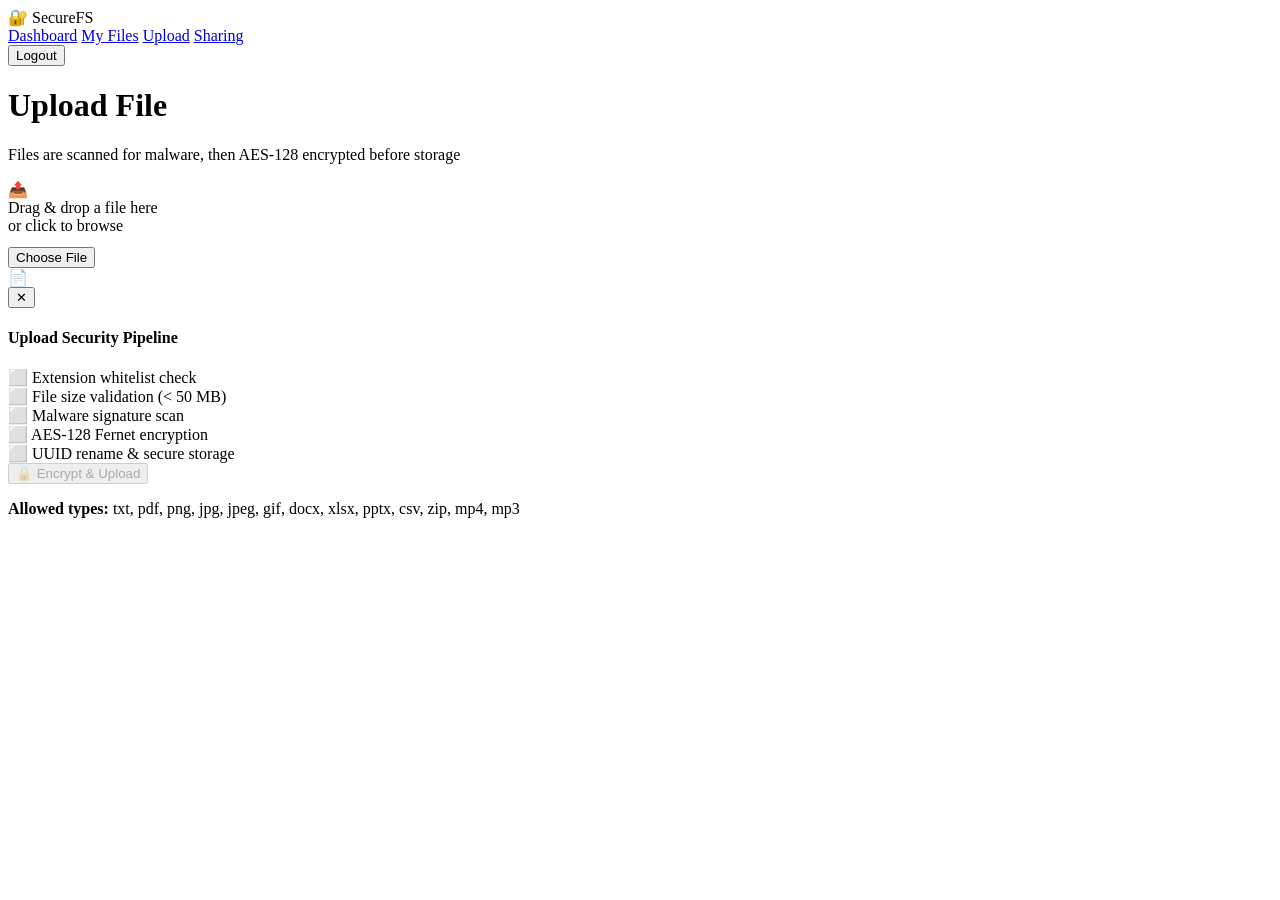
==== frontend/upload.html @ dd15e30a "added upload file" ====
<!DOCTYPE html>
<html lang="en">
<head>
<meta charset="UTF-8">
<meta name="viewport" content="width=device-width, initial-scale=1.0">
<title>Upload — SecureFS</title>
<link rel="stylesheet" href="css/style.css">
</head>
<body>

<nav class="appnav">
  <div class="nav-brand">🔐 SecureFS</div>
  <div class="nav-links">
    <a href="dashboard.html" class="nl">Dashboard</a>
    <a href="files.html"     class="nl">My Files</a>
    <a href="upload.html"    class="nl active">Upload</a>
    <a href="share.html"     class="nl">Sharing</a>
  </div>
  <div class="nav-right">
    <span class="nav-user" id="navUser"></span>
    <button onclick="logout()" class="btn btn-ghost btn-sm">Logout</button>
  </div>
</nav>

<main class="appmain">
  <div class="pg-head">
    <div>
      <h1>Upload File</h1>
      <p>Files are scanned for malware, then AES-128 encrypted before storage</p>
    </div>
  </div>

  <div class="upload-card">

    <!-- Drop zone -->
    <div class="dropzone" id="dz"
         onclick="document.getElementById('fi').click()"
         ondragover="onDragOver(event)"
         ondragleave="onDragLeave(event)"
         ondrop="onDrop(event)">
      <div class="dz-icon">📤</div>
      <div class="dz-text">Drag &amp; drop a file here</div>
      <div class="dz-sub">or click to browse</div>
      <input type="file" id="fi" style="display:none" onchange="onPick(event)">
      <button type="button" class="btn btn-outline" style="margin-top:.75rem"
              onclick="event.stopPropagation();document.getElementById('fi').click()">
        Choose File
      </button>
    </div>

    <!-- Preview -->
    <div class="preview hidden" id="prev">
      <span class="prev-icon" id="prevIcon">📄</span>
      <div class="prev-info">
        <div class="prev-name" id="prevName"></div>
        <div class="prev-size" id="prevSize"></div>
      </div>
      <button class="btn btn-danger btn-sm" onclick="clearFile()">✕</button>
    </div>

    <!-- Security checklist (animated during upload) -->
    <div class="checklist">
      <h4>Upload Security Pipeline</h4>
      <div class="chk" id="c1">⬜ Extension whitelist check</div>
      <div class="chk" id="c2">⬜ File size validation (&lt; 50 MB)</div>
      <div class="chk" id="c3">⬜ Malware signature scan</div>
      <div class="chk" id="c4">⬜ AES-128 Fernet encryption</div>
      <div class="chk" id="c5">⬜ UUID rename &amp; secure storage</div>
    </div>

    <div class="msg" id="umsg"></div>
    <button class="btn btn-primary btn-full" id="ubtn" onclick="doUpload()" disabled>
      🔒 Encrypt &amp; Upload
    </button>
  </div>

  <p class="allowed">
    <strong>Allowed types:</strong>
    txt, pdf, png, jpg, jpeg, gif, docx, xlsx, pptx, csv, zip, mp4, mp3
  </p>
</main>

<script src="js/main.js"></script>
<script>
let pickedFile = null;

// Auth check
(async () => {
  const me = await fetch('/api/me').then(r => r.json());
  if (!me.logged_in) { window.location.href = 'login.html'; return; }
  document.getElementById('navUser').textContent = me.username;
})();

function onDragOver(e)  { e.preventDefault(); document.getElementById('dz').classList.add('dragover'); }
function onDragLeave()  { document.getElementById('dz').classList.remove('dragover'); }
function onDrop(e)      { e.preventDefault(); onDragLeave(); setFile(e.dataTransfer.files[0]); }
function onPick(e)      { setFile(e.target.files[0]); }

function setFile(f) {
  if (!f) return;
  pickedFile = f;
  document.getElementById('prev').classList.remove('hidden');
  document.getElementById('prevIcon').textContent = fileIcon(f.type);
  document.getElementById('prevName').textContent = f.name;
  document.getElementById('prevSize').textContent = fmtBytes(f.size);
  document.getElementById('ubtn').disabled = false;
  resetChecks();
}

function clearFile() {
  pickedFile = null;
  document.getElementById('prev').classList.add('hidden');
  document.getElementById('ubtn').disabled = true;
  document.getElementById('fi').value = '';
  resetChecks();
}

function resetChecks() {
  ['c1','c2','c3','c4','c5'].forEach(id => {
    const el = document.getElementById(id);
    el.textContent = '⬜' + el.textContent.slice(1);
    el.className = 'chk';
  });
  const m = document.getElementById('umsg');
  m.className = 'msg'; m.textContent = '';
}

function tick(id, ok) {
  const el = document.getElementById(id);
  el.textContent = (ok ? '✅' : '❌') + el.textContent.slice(1);
  el.classList.add(ok ? 'done' : 'fail');
}

async function doUpload() {
  if (!pickedFile) return;
  const btn = document.getElementById('ubtn');
  const msg = document.getElementById('umsg');
  btn.disabled = true;
  btn.innerHTML = '<span class="spinner"></span> Processing...';
  resetChecks();

  // Animate first three checks (client-side validation steps)
  await delay(250); tick('c1', true);
  await delay(250); tick('c2', true);
  await delay(300); tick('c3', true);

  const fd = new FormData();
  fd.append('file', pickedFile);

  const res  = await fetch('/api/upload', { method: 'POST', body: fd });
  const data = await res.json();

  if (data.ok) {
    tick('c4', true);
    await delay(200);
    tick('c5', true);
    showMsg(msg, data.msg, 'ok');
    setTimeout(() => window.location.href = 'files.html', 1400);
  } else {
    tick('c4', false);
    showMsg(msg, data.msg, 'err');
    btn.disabled = false;
    btn.innerHTML = '🔒 Encrypt &amp; Upload';
  }
}
</script>
</body>
</html>
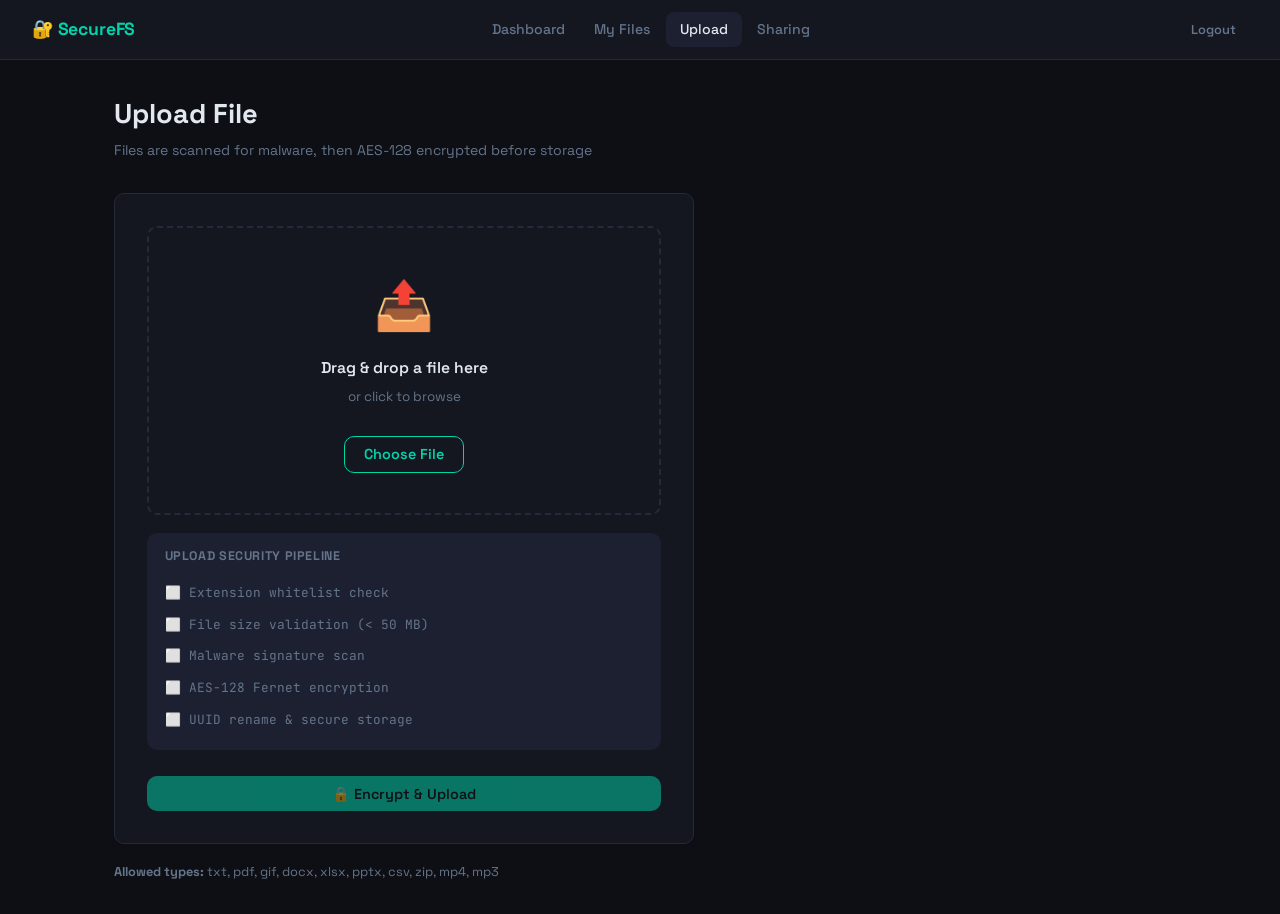
==== commit 698acac8: "Remove 'png' and 'jpg' from allowed file type extension" ====
--- a/frontend/upload.html
+++ b/frontend/upload.html
@@ -76,7 +76,7 @@
 
   <p class="allowed">
     <strong>Allowed types:</strong>
-    txt, pdf, png, jpg, jpeg, gif, docx, xlsx, pptx, csv, zip, mp4, mp3
+    txt, pdf, gif, docx, xlsx, pptx, csv, zip, mp4, mp3
   </p>
 </main>
 
--- a/frontend/css/style.css
+++ b/frontend/css/style.css
@@ -0,0 +1,224 @@
+/* ============================================================
+   SecureFS — Global Stylesheet (dark, monochrome + cyan accent)
+   ============================================================ */
+@import url('https://fonts.googleapis.com/css2?family=Space+Grotesk:wght@300;400;500;600;700&family=JetBrains+Mono:wght@400;600&display=swap');
+
+:root {
+  --bg:        #0d0f14;
+  --bg2:       #141720;
+  --bg3:       #1c2030;
+  --border:    #252a3a;
+  --text:      #e2e8f0;
+  --muted:     #64748b;
+  --accent:    #00d4aa;
+  --green:     #34d399;
+  --red:       #f87171;
+  --yellow:    #fbbf24;
+  --blue:      #60a5fa;
+  --radius:    10px;
+}
+
+*, *::before, *::after { box-sizing: border-box; margin: 0; padding: 0; }
+html { scroll-behavior: smooth; }
+body { font-family: 'Space Grotesk', sans-serif; background: var(--bg); color: var(--text); min-height: 100vh; font-size: 15px; line-height: 1.6; }
+a { color: var(--accent); text-decoration: none; }
+a:hover { text-decoration: underline; }
+code { font-family: 'JetBrains Mono', monospace; font-size: 0.85em; }
+
+/* ── Buttons ── */
+.btn { display: inline-flex; align-items: center; gap: 6px; padding: .55rem 1.2rem; border-radius: var(--radius); font-family: inherit; font-size: .9rem; font-weight: 600; cursor: pointer; border: none; transition: all .18s; text-decoration: none !important; }
+.btn:disabled { opacity: .5; cursor: not-allowed; }
+.btn-primary  { background: var(--accent); color: #0a0c0f; }
+.btn-primary:hover  { background: #00efbe; transform: translateY(-1px); box-shadow: 0 4px 16px rgba(0,212,170,.3); }
+.btn-outline  { background: transparent; border: 1.5px solid var(--accent); color: var(--accent); }
+.btn-outline:hover  { background: rgba(0,212,170,.08); }
+.btn-ghost    { background: transparent; color: var(--muted); }
+.btn-ghost:hover    { color: var(--text); }
+.btn-danger   { background: var(--red); color: #fff; }
+.btn-danger:hover   { background: #ef4444; }
+.btn-lg  { padding: .75rem 1.75rem; font-size: 1rem; }
+.btn-sm  { padding: .3rem .75rem; font-size: .8rem; }
+.btn-full { width: 100%; justify-content: center; margin-top: .5rem; }
+
+/* ── Spinner ── */
+.spinner { display: inline-block; width: 14px; height: 14px; border: 2px solid rgba(0,0,0,.25); border-top-color: #000; border-radius: 50%; animation: spin .7s linear infinite; vertical-align: middle; }
+@keyframes spin { to { transform: rotate(360deg); } }
+
+/* ── Navbar ── */
+.navbar, .appnav { display: flex; align-items: center; justify-content: space-between; padding: 0 2rem; height: 60px; background: var(--bg2); border-bottom: 1px solid var(--border); position: sticky; top: 0; z-index: 100; }
+.nav-brand { font-size: 1.1rem; font-weight: 700; color: var(--accent); letter-spacing: -.01em; }
+.nav-links  { display: flex; gap: .15rem; }
+.nl { padding: .4rem .85rem; border-radius: 8px; color: var(--muted); font-weight: 500; font-size: .88rem; transition: all .15s; }
+.nl:hover, .nl.active { color: var(--text); background: var(--bg3); text-decoration: none; }
+.nav-right  { display: flex; align-items: center; gap: .75rem; }
+.nav-user   { font-size: .82rem; color: var(--muted); }
+
+/* ── Hero / Landing ── */
+.hero { display: flex; align-items: center; justify-content: space-between; padding: 5rem 3rem; min-height: calc(100vh - 60px); gap: 3rem; position: relative; overflow: hidden; }
+.hero::before { content: ''; position: absolute; inset: 0; background: radial-gradient(ellipse at 65% 50%, rgba(0,212,170,.07) 0%, transparent 60%); pointer-events: none; }
+.hero-content { flex: 1; max-width: 540px; position: relative; }
+.hero-badge { display: inline-block; padding: .3rem .8rem; border-radius: 20px; background: rgba(0,212,170,.1); border: 1px solid rgba(0,212,170,.25); color: var(--accent); font-size: .75rem; font-weight: 600; letter-spacing: .04em; margin-bottom: 1.5rem; }
+.hero-title { font-size: clamp(1.9rem,4vw,3rem); font-weight: 700; line-height: 1.2; margin-bottom: 1rem; }
+.grad { background: linear-gradient(135deg, var(--accent) 0%, #818cf8 100%); -webkit-background-clip: text; -webkit-text-fill-color: transparent; background-clip: text; }
+.hero-sub { color: var(--muted); margin-bottom: 2rem; font-size: .95rem; }
+.hero-btns { display: flex; gap: 1rem; flex-wrap: wrap; }
+.feat-grid { display: grid; grid-template-columns: repeat(2,1fr); gap: 1rem; }
+.feat-card { background: var(--bg2); border: 1px solid var(--border); border-radius: var(--radius); padding: 1.25rem; text-align: center; transition: border-color .2s; }
+.feat-card:hover { border-color: var(--accent); }
+.feat-icon  { font-size: 1.9rem; margin-bottom: .4rem; }
+.feat-label { font-size: .8rem; color: var(--muted); font-weight: 500; }
+.features-section { padding: 3rem; background: var(--bg2); border-top: 1px solid var(--border); }
+.sec-title { font-size: 1.45rem; font-weight: 700; text-align: center; margin-bottom: 2rem; }
+.arch-grid { display: grid; grid-template-columns: repeat(auto-fit,minmax(210px,1fr)); gap: 1.2rem; }
+.arch-card { background: var(--bg3); border: 1px solid var(--border); border-radius: var(--radius); padding: 1.4rem; }
+.arch-card h3 { color: var(--accent); font-size: .9rem; margin-bottom: .4rem; }
+.arch-card p  { color: var(--muted); font-size: .83rem; }
+.footer { text-align: center; padding: 1.5rem; border-top: 1px solid var(--border); color: var(--muted); font-size: .8rem; }
+
+/* ── Auth pages ── */
+.auth-wrap { display: flex; align-items: center; justify-content: center; min-height: 100vh; padding: 1.5rem; }
+.auth-card { background: var(--bg2); border: 1px solid var(--border); border-radius: 16px; padding: 2.4rem; width: 100%; max-width: 430px; box-shadow: 0 8px 40px rgba(0,0,0,.45); }
+.auth-head { text-align: center; margin-bottom: 2rem; }
+.auth-logo { font-size: 1.05rem; font-weight: 700; color: var(--accent); margin-bottom: .7rem; }
+.auth-head h2 { font-size: 1.55rem; font-weight: 700; margin-bottom: .35rem; }
+.auth-sub { color: var(--muted); font-size: .86rem; }
+.auth-foot { text-align: center; margin-top: 1.25rem; color: var(--muted); font-size: .86rem; }
+.back-link  { display: inline-block; color: var(--muted); font-size: .82rem; margin-bottom: .75rem; }
+
+/* ── Forms ── */
+.fg { margin-bottom: 1rem; }
+.fg label { display: block; font-size: .82rem; font-weight: 600; color: var(--muted); margin-bottom: .35rem; letter-spacing: .02em; }
+.fg input, .fg select { width: 100%; background: var(--bg3); border: 1.5px solid var(--border); border-radius: var(--radius); padding: .62rem .9rem; color: var(--text); font-family: inherit; font-size: .9rem; transition: border-color .18s; outline: none; }
+.fg input:focus, .fg select:focus { border-color: var(--accent); }
+.fg input::placeholder { color: var(--muted); }
+.inp-wrap { position: relative; }
+.inp-wrap input { padding-right: 2.6rem; }
+.eye-btn { position: absolute; right: .65rem; top: 50%; transform: translateY(-50%); background: none; border: none; cursor: pointer; font-size: .95rem; line-height: 1; }
+
+/* ── Messages ── */
+.msg { display: none; padding: .6rem .9rem; border-radius: 8px; font-size: .84rem; font-weight: 500; margin: .7rem 0; }
+.ok  { background: rgba(52,211,153,.12); color: var(--green); border: 1px solid rgba(52,211,153,.3); display: block; }
+.err { background: rgba(248,113,113,.12); color: var(--red);   border: 1px solid rgba(248,113,113,.3); display: block; }
+
+/* ── Password strength ── */
+.pw-wrap { margin-top: .35rem; }
+.pw-bar  { height: 4px; background: var(--bg3); border-radius: 4px; overflow: hidden; margin-bottom: 3px; }
+.pw-fill { height: 100%; border-radius: 4px; transition: width .3s; }
+.s1 { background: var(--red);    }
+.s2 { background: var(--yellow); }
+.s3 { background: var(--blue);   }
+.s4 { background: var(--green);  }
+.pw-lbl { font-size: .74rem; font-weight: 600; }
+
+/* ── QR ── */
+.qr-box  { display: flex; justify-content: center; margin: 1.1rem 0; }
+.qr-img  { width: 175px; height: 175px; border-radius: 10px; border: 3px solid var(--accent); background: white; }
+.secret-box { background: var(--bg3); border: 1px solid var(--border); border-radius: 8px; padding: .7rem 1rem; margin: .9rem 0; }
+.secret-box small { font-size: .74rem; color: var(--muted); display: block; margin-bottom: .25rem; }
+.secret-code { font-family: 'JetBrains Mono', monospace; font-size: .88rem; color: var(--accent); word-break: break-all; }
+.steps { margin: .9rem 0; }
+.step  { display: flex; align-items: center; gap: .65rem; padding: .4rem 0; font-size: .86rem; color: var(--muted); }
+.step-n { display: inline-flex; align-items: center; justify-content: center; width: 20px; height: 20px; background: var(--accent); color: #0a0c0f; border-radius: 50%; font-weight: 700; font-size: .7rem; flex-shrink: 0; }
+
+/* ── App layout ── */
+.appmain { max-width: 1100px; margin: 0 auto; padding: 2rem 1.5rem; }
+.pg-head  { display: flex; align-items: flex-start; justify-content: space-between; margin-bottom: 2rem; flex-wrap: wrap; gap: .75rem; }
+.pg-head h1 { font-size: 1.7rem; font-weight: 700; }
+.pg-head p  { color: var(--muted); font-size: .88rem; margin-top: .2rem; }
+
+/* ── Stats ── */
+.stats-grid { display: grid; grid-template-columns: repeat(auto-fit,minmax(175px,1fr)); gap: 1rem; margin-bottom: 2rem; }
+.stat-card  { background: var(--bg2); border: 1px solid var(--border); border-radius: var(--radius); padding: 1.4rem; text-align: center; transition: border-color .2s; }
+.stat-card:hover { border-color: var(--accent); }
+.stat-icon { font-size: 1.9rem; margin-bottom: .4rem; }
+.stat-val  { font-size: 2rem; font-weight: 700; font-family: 'JetBrains Mono', monospace; color: var(--accent); }
+.stat-lbl  { font-size: .78rem; color: var(--muted); margin-top: .2rem; }
+
+/* ── Dash two-col ── */
+.dash-grid { display: grid; grid-template-columns: 1fr 1fr; gap: 1.5rem; margin-bottom: 1.5rem; }
+.panel { background: var(--bg2); border: 1px solid var(--border); border-radius: var(--radius); padding: 1.4rem; }
+.panel h3 { font-size: .82rem; font-weight: 700; color: var(--muted); text-transform: uppercase; letter-spacing: .05em; margin-bottom: 1rem; }
+
+/* ── Mini file rows ── */
+.frow { display: flex; align-items: center; gap: .7rem; padding: .55rem 0; border-bottom: 1px solid var(--border); font-size: .87rem; }
+.frow:last-child { border-bottom: none; }
+.frow-name { flex: 1; overflow: hidden; text-overflow: ellipsis; white-space: nowrap; }
+.frow-size { color: var(--muted); font-size: .78rem; }
+.enc-y { color: var(--green); } .enc-n { color: var(--red); }
+
+/* ── Log rows ── */
+.lrow { display: flex; align-items: center; gap: .7rem; padding: .5rem 0; border-bottom: 1px solid var(--border); font-size: .82rem; }
+.lrow:last-child { border-bottom: none; }
+.lbadge { font-family: 'JetBrains Mono', monospace; font-size: .7rem; font-weight: 700; padding: .12rem .38rem; border-radius: 4px; min-width: 58px; text-align: center; }
+.lrow.info .lbadge     { background: rgba(96,165,250,.15); color: var(--blue); }
+.lrow.warning .lbadge  { background: rgba(251,191,36,.15); color: var(--yellow); }
+.lrow.critical .lbadge { background: rgba(248,113,113,.15); color: var(--red); }
+.laction { flex: 1; font-family: 'JetBrains Mono', monospace; font-size: .79rem; }
+.ltime   { color: var(--muted); font-size: .76rem; }
+
+/* ── Quick actions ── */
+.qa-grid { display: flex; gap: 1rem; flex-wrap: wrap; margin-top: .75rem; }
+.qa-btn  { display: flex; align-items: center; gap: .5rem; padding: .7rem 1.2rem; background: var(--bg3); border: 1px solid var(--border); border-radius: var(--radius); color: var(--text); font-weight: 600; font-size: .88rem; transition: all .18s; text-decoration: none !important; }
+.qa-btn:hover { border-color: var(--accent); color: var(--accent); transform: translateY(-1px); }
+
+/* ── Upload page ── */
+.upload-card { background: var(--bg2); border: 1px solid var(--border); border-radius: var(--radius); padding: 2rem; max-width: 580px; }
+.dropzone { border: 2px dashed var(--border); border-radius: var(--radius); padding: 2.5rem 2rem; text-align: center; transition: all .2s; cursor: pointer; }
+.dropzone:hover, .dropzone.dragover { border-color: var(--accent); background: rgba(0,212,170,.03); }
+.dz-icon { font-size: 3rem; margin-bottom: .7rem; }
+.dz-text { font-size: .98rem; font-weight: 600; margin-bottom: .3rem; }
+.dz-sub  { color: var(--muted); font-size: .84rem; margin-bottom: 1rem; }
+.preview { display: flex; align-items: center; gap: .75rem; padding: .85rem; background: var(--bg3); border: 1px solid var(--border); border-radius: var(--radius); margin: 1rem 0; }
+.prev-icon { font-size: 2rem; }
+.prev-name { font-weight: 600; font-size: .88rem; }
+.prev-size { color: var(--muted); font-size: .78rem; }
+.prev-info { flex: 1; }
+.checklist { background: var(--bg3); border-radius: var(--radius); padding: .9rem 1.1rem; margin: 1.1rem 0; }
+.checklist h4 { font-size: .78rem; font-weight: 700; color: var(--muted); text-transform: uppercase; letter-spacing: .05em; margin-bottom: .65rem; }
+.chk { padding: .35rem 0; font-family: 'JetBrains Mono', monospace; font-size: .8rem; color: var(--muted); transition: color .25s; }
+.chk.done { color: var(--green); }
+.chk.fail { color: var(--red); }
+.allowed  { margin-top: 1.1rem; font-size: .8rem; color: var(--muted); }
+
+/* ── Files table ── */
+.tbl-wrap { overflow-x: auto; }
+table.ftbl { width: 100%; border-collapse: collapse; font-size: .87rem; }
+.ftbl th { text-align: left; padding: .6rem .75rem; border-bottom: 2px solid var(--border); color: var(--muted); font-size: .76rem; text-transform: uppercase; letter-spacing: .04em; white-space: nowrap; }
+.ftbl td { padding: .7rem .75rem; border-bottom: 1px solid var(--border); vertical-align: middle; }
+.ftbl tr:hover td { background: var(--bg3); }
+.acts { display: flex; gap: .35rem; flex-wrap: wrap; }
+.tg { color: var(--green); } .tr { color: var(--red); }
+
+/* ── Tabs ── */
+.tabs { display: flex; gap: .2rem; margin-bottom: 1.5rem; background: var(--bg2); border: 1px solid var(--border); border-radius: var(--radius); padding: .28rem; width: fit-content; }
+.tab { padding: .42rem 1.2rem; border-radius: 8px; border: none; background: transparent; color: var(--muted); font-family: inherit; font-weight: 600; font-size: .86rem; cursor: pointer; transition: all .15s; }
+.tab.active { background: var(--bg3); color: var(--text); }
+
+/* ── Modal ── */
+.overlay { position: fixed; inset: 0; background: rgba(0,0,0,.65); display: flex; align-items: center; justify-content: center; z-index: 200; }
+.modal   { background: var(--bg2); border: 1px solid var(--border); border-radius: 16px; padding: 2rem; width: 100%; max-width: 420px; box-shadow: 0 8px 40px rgba(0,0,0,.5); }
+.modal h3 { margin-bottom: 1.2rem; font-size: 1.15rem; }
+.modal-acts { display: flex; gap: .75rem; justify-content: flex-end; margin-top: 1.2rem; }
+
+/* ── Share page ── */
+.share-card { background: var(--bg2); border: 1px solid var(--border); border-radius: var(--radius); padding: 1.7rem; max-width: 540px; margin-bottom: 2rem; }
+.share-card h3 { margin-bottom: 1.2rem; font-size: 1.05rem; }
+.toggle-row { display: flex; align-items: center; gap: .75rem; }
+.tgl { position: relative; display: inline-block; width: 42px; height: 22px; }
+.tgl input { display: none; }
+.tgl-slider { position: absolute; inset: 0; background: var(--bg3); border: 1px solid var(--border); border-radius: 11px; transition: background .2s; cursor: pointer; }
+.tgl input:checked + .tgl-slider { background: var(--accent); }
+.tgl-slider::after { content: ''; position: absolute; top: 2px; left: 2px; width: 16px; height: 16px; background: white; border-radius: 50%; transition: left .18s; }
+.tgl input:checked + .tgl-slider::after { left: 22px; }
+
+/* ── Empty state ── */
+.empty { color: var(--muted); font-size: .9rem; padding: 2rem; text-align: center; }
+
+/* ── Util ── */
+.hidden { display: none !important; }
+
+@media (max-width: 768px) {
+  .dash-grid { grid-template-columns: 1fr; }
+  .hero { flex-direction: column; padding: 3rem 1.5rem; }
+  .appnav .nav-links { display: none; }
+}
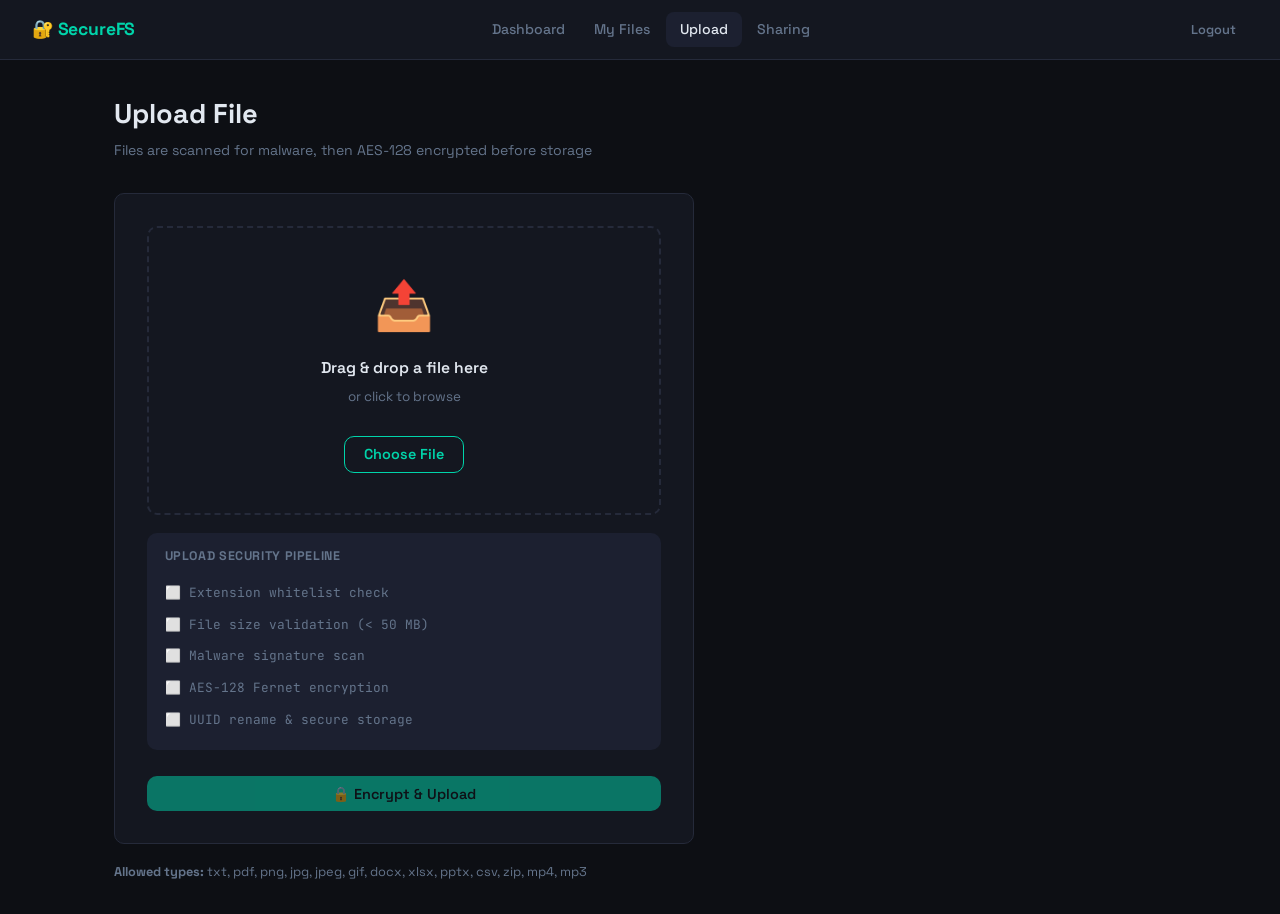
==== commit 1f6f1685: "Update upload.html" ====
--- a/frontend/upload.html
+++ b/frontend/upload.html
@@ -76,7 +76,7 @@
 
   <p class="allowed">
     <strong>Allowed types:</strong>
-    txt, pdf, gif, docx, xlsx, pptx, csv, zip, mp4, mp3
+    txt, pdf, png, jpg, jpeg, gif, docx, xlsx, pptx, csv, zip, mp4, mp3
   </p>
 </main>
 
